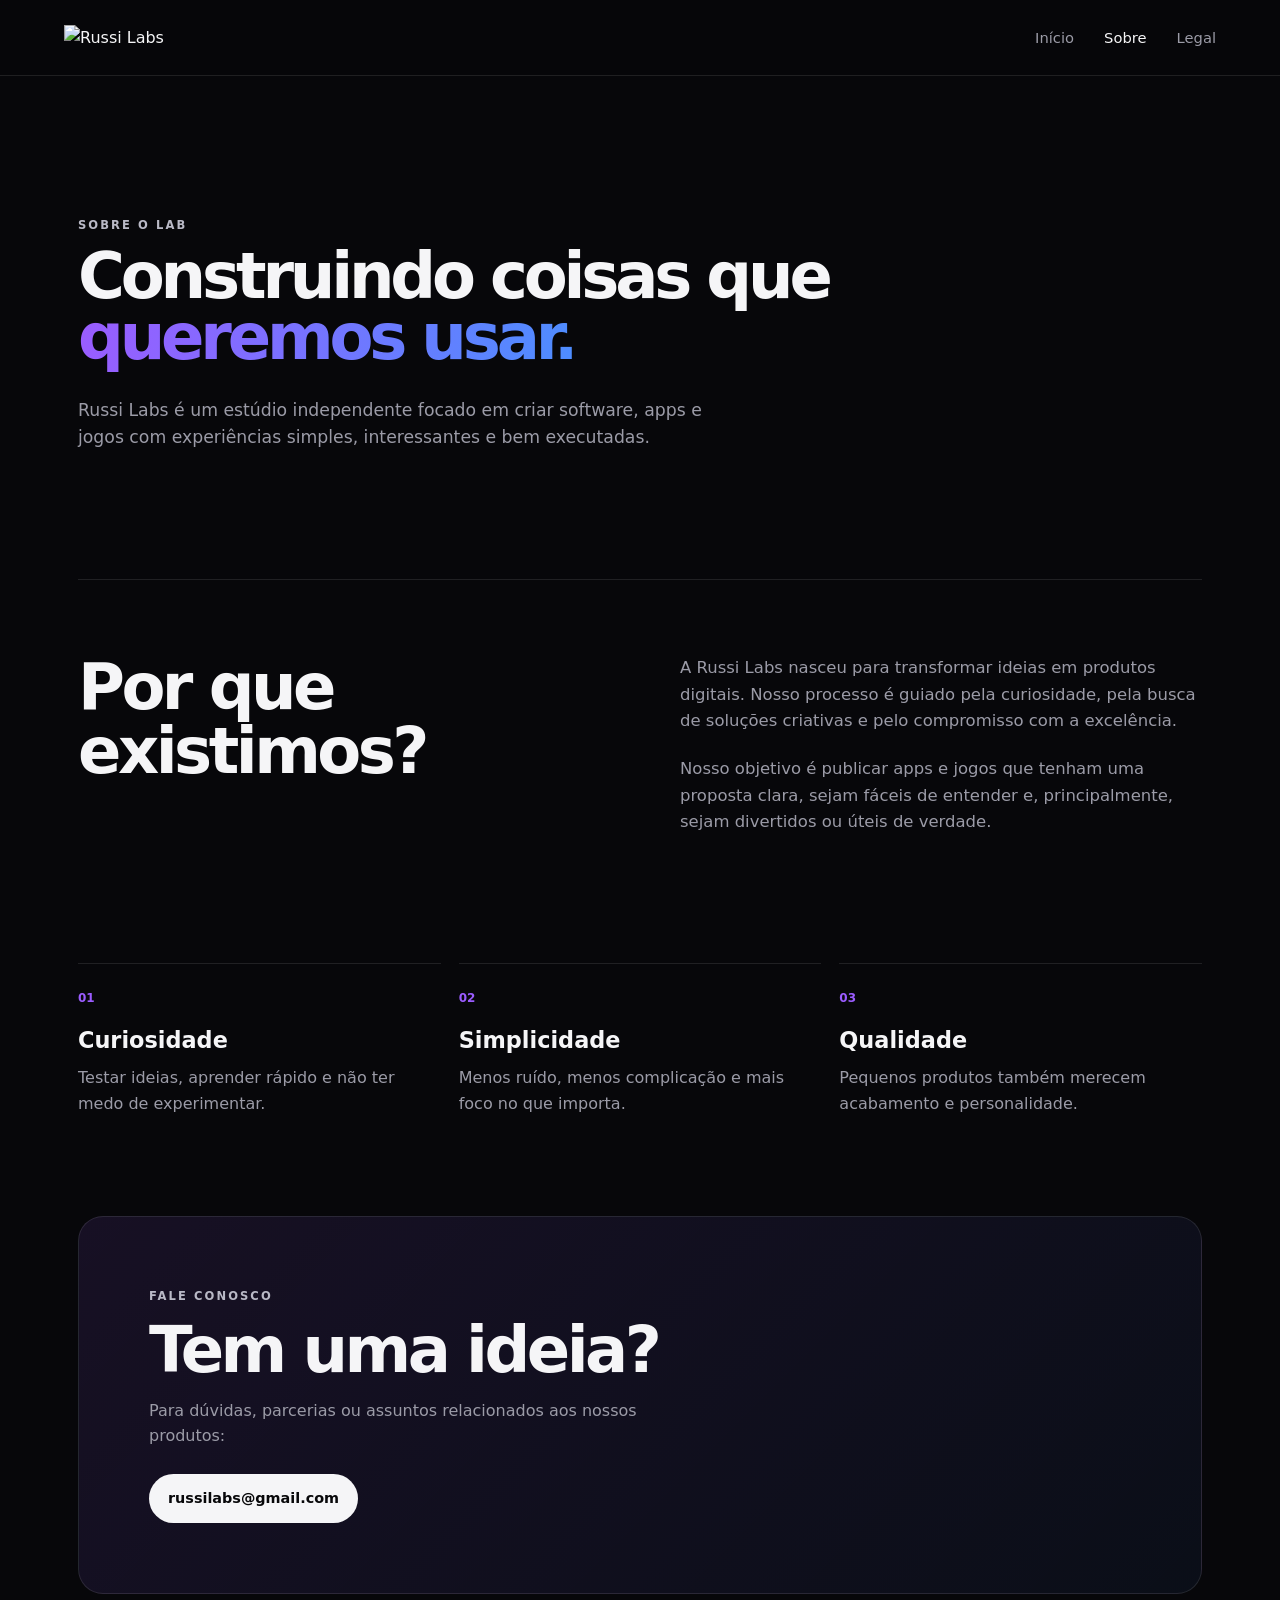
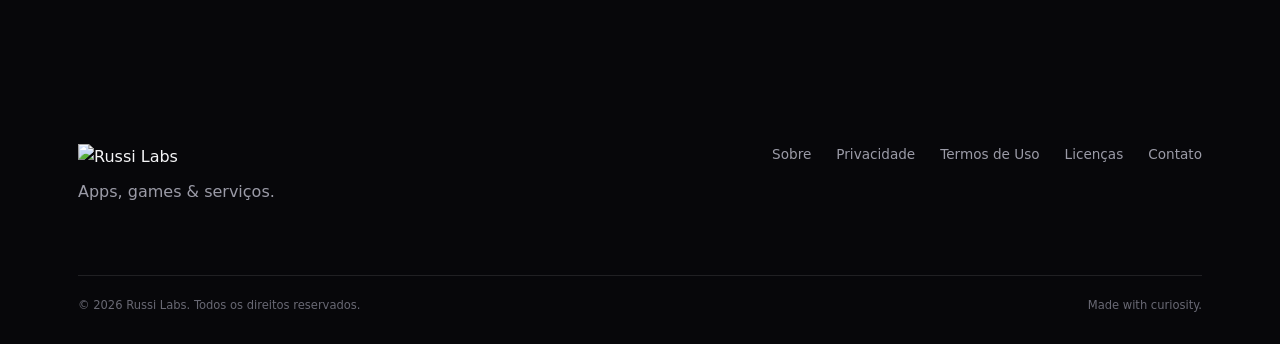
==== about.html @ 80dd9ed0 "Add files via upload" ====
<!doctype html>
<html lang="pt-BR">
<head>
  <meta charset="UTF-8">
  <meta name="viewport" content="width=device-width, initial-scale=1.0">
  <meta name="description" content="Sobre a Russi Labs.">
  <title>Sobre — Russi Labs</title>
  <link rel="icon" href="assets/logo.svg" type="image/svg+xml">
  <link rel="stylesheet" href="styles.css">
</head>
<body>
  <header class="site-header">
    <a class="brand" href="index.html"><img src="assets/logo.svg" alt="Russi Labs"></a>
    <button class="menu-toggle" aria-label="Abrir menu" aria-expanded="false">☰</button>
    <nav class="nav">
      <a href="index.html">Início</a>
      <a class="active" href="about.html">Sobre</a>
      <a href="legal.html">Legal</a>
    </nav>
  </header>

  <main class="inner-page">
    <section class="page-hero">
      <p class="eyebrow">SOBRE O LAB</p>
      <h1>Construindo coisas que<br><span>queremos usar.</span></h1>
      <p>Russi Labs é um estúdio independente focado em criar software, apps e jogos com experiências simples, interessantes e bem executadas.</p>
    </section>

    <section class="about-grid">
      <div>
        <!-- <p class="eyebrow">01 / WHY</p> -->
        <h2>Por que existimos?</h2>
      </div>
      <div>
        <p>A Russi Labs nasceu para transformar ideias em produtos digitais. Nosso processo é guiado pela curiosidade, pela busca de soluções criativas e pelo compromisso com a excelência.</p>
        <p>Nosso objetivo é publicar apps e jogos que tenham uma proposta clara, sejam fáceis de entender e, principalmente, sejam divertidos ou úteis de verdade.</p>
      </div>
    </section>

    <section class="values">
      <article><span>01</span><h3>Curiosidade</h3><p>Testar ideias, aprender rápido e não ter medo de experimentar.</p></article>
      <article><span>02</span><h3>Simplicidade</h3><p>Menos ruído, menos complicação e mais foco no que importa.</p></article>
      <article><span>03</span><h3>Qualidade</h3><p>Pequenos produtos também merecem acabamento e personalidade.</p></article>
    </section>

    <section class="contact-card">
      <p class="eyebrow">FALE CONOSCO</p>
      <h2>Tem uma ideia?</h2>
      <p>Para dúvidas, parcerias ou assuntos relacionados aos nossos produtos:</p>
      <a class="button button-primary" href="mailto:russilabs@gmail.com?subject=Sobre">russilabs@gmail.com</a>
    </section>
  </main>

  <footer class="site-footer">
    <div class="footer-top">
      <div><a class="brand" href="index.html"><img src="assets/logo.svg" alt="Russi Labs"></a><p>Apps, games & serviços.</p></div>
      <div class="footer-links"><a href="about.html">Sobre</a><a href="legal.html#privacy">Privacidade</a><a href="legal.html#terms">Termos de Uso</a><a href="legal.html#licenses">Licenças</a><a href="mailto:RUSSILABS@GMAIL.com?subject=Contato">Contato</a></div>
    </div>
    <div class="footer-bottom"><span>© 2026 Russi Labs. Todos os direitos reservados.</span><span>Made with curiosity.</span></div>
  </footer>
  <script src="app.js"></script>
</body>
</html>
---- styles.css ----
:root {
  --bg: #07070a;
  --surface: #101016;
  --surface-2: #16161e;
  --text: #f5f5f7;
  --muted: #9b9ba7;
  --line: rgba(255,255,255,.10);
  --purple: #9b5cff;
  --blue: #4d8dff;
  --max: 1180px;
}
* { box-sizing: border-box; }
html { scroll-behavior: smooth; }
body {
  margin: 0; background: var(--bg); color: var(--text);
  font-family: Inter, ui-sans-serif, system-ui, -apple-system, BlinkMacSystemFont, "Segoe UI", sans-serif;
  line-height: 1.6;
}
a { color: inherit; text-decoration: none; }
button { font: inherit; }
.site-header {
  position: sticky; top: 0; z-index: 20; height: 76px;
  display: flex; align-items: center; justify-content: space-between;
  padding: 0 5vw; background: rgba(7,7,10,.78); backdrop-filter: blur(16px);
  border-bottom: 1px solid var(--line);
}
.brand { display: inline-flex; align-items: center; }
.brand img { width: 118px; height: auto; display: block; }
.nav { display: flex; gap: 30px; }
.nav a { color: var(--muted); font-size: .92rem; transition: .2s; }
.nav a:hover, .nav a.active { color: var(--text); }
.menu-toggle { display:none; border:0; background:none; color:var(--text); font-size:1.5rem; }
.hero {
  min-height: calc(100vh - 76px); max-width: 1320px; margin: auto;
  padding: 8vw 5vw 7vw; display: grid; grid-template-columns: .9fr 1.1fr;
  gap: 5vw; align-items: center; position: relative; overflow: hidden;
}
.hero-glow { position:absolute; width:500px; height:500px; border-radius:50%; background: radial-gradient(circle, rgba(155,92,255,.18), transparent 65%); top:-170px; left:-170px; pointer-events:none; }
.eyebrow { margin:0 0 12px; color:#b9b9c6; font-size:.72rem; letter-spacing:.18em; font-weight:800; }
.hero h1, .page-hero h1 { margin:0; font-size: clamp(2.5rem, 5vw, 5.5rem); line-height:.94; letter-spacing:-.065em; }
.hero h1 span, .page-hero h1 span, .manifesto span { background: linear-gradient(100deg, var(--purple), var(--blue)); -webkit-background-clip:text; background-clip:text; color:transparent; }
.hero-text { color:var(--muted); max-width:540px; font-size:1.05rem; margin:26px 0 30px; }
.hero-actions { display:flex; gap:12px; flex-wrap:wrap; }
.button { display:inline-flex; padding:12px 18px; border-radius:999px; font-weight:750; font-size:.9rem; border:1px solid var(--line); transition:.2s; }
.button-primary { background:var(--text); color:#08080a; }
.button-primary:hover { transform:translateY(-2px); }
.button-ghost:hover { background:var(--surface); }
.carousel { min-height:530px; position:relative; border:1px solid var(--line); border-radius:28px; overflow:hidden; box-shadow:0 25px 80px rgba(0,0,0,.4); }
.slide { position:absolute; inset:0; opacity:0; transition:opacity .6s ease; display:flex; align-items:flex-end; padding:34px; }
.slide.is-active { opacity:1; }
.slide-a { background: radial-gradient(circle at 75% 25%, rgba(155,92,255,.9), transparent 28%), linear-gradient(135deg,#24133f,#09090e 60%); }
.slide-b { background: radial-gradient(circle at 30% 30%, rgba(77,141,255,.9), transparent 25%), linear-gradient(145deg,#102343,#08090d 65%); }
.slide-c { background: radial-gradient(circle at 65% 60%, rgba(155,92,255,.8), transparent 25%), radial-gradient(circle at 30% 30%, rgba(77,141,255,.7), transparent 24%), #0a0a10; }
.slide-content span { display:block; font-size:.7rem; letter-spacing:.18em; font-weight:800; opacity:.65; margin-bottom:8px; }
.slide-content strong { font-size:clamp(1.8rem,3vw,3rem); line-height:1; letter-spacing:-.04em; max-width:440px; display:block; }
.carousel-arrow { position:absolute; top:50%; transform:translateY(-50%); width:42px; height:42px; border-radius:50%; border:1px solid var(--line); background:rgba(0,0,0,.35); color:#fff; cursor:pointer; font-size:2rem; line-height:1; }
.carousel-arrow:hover { background:rgba(0,0,0,.65); }
.prev { left:18px; } .next { right:18px; }
.dots { position:absolute; right:34px; bottom:34px; display:flex; gap:7px; }
.dot { width:7px; height:7px; border-radius:50%; border:0; background:rgba(255,255,255,.35); padding:0; cursor:pointer; }
.dot.active { background:#fff; transform:scale(1.25); }
.section { max-width:var(--max); margin:auto; padding:110px 28px; }
.section-heading { display:flex; justify-content:space-between; gap:50px; align-items:end; margin-bottom:42px; }
.section-heading h2, .about-grid h2, .contact-card h2 { margin:0; font-size:clamp(2.5rem,5vw,4.5rem); line-height:1; letter-spacing:-.055em; }
.section-heading > p { max-width:360px; color:var(--muted); margin:0; }
.project-grid { display:grid; grid-template-columns:repeat(3,1fr); gap:18px; }
.project-card { border:1px solid var(--line); border-radius:20px; overflow:hidden; background:var(--surface); transition:transform .25s,border-color .25s; }
.project-card:hover { transform:translateY(-5px); border-color:rgba(155,92,255,.45); }
.project-art { aspect-ratio: 1.35; padding:24px; display:flex; flex-direction:column; justify-content:space-between; }
.project-art span { font-size:.68rem; letter-spacing:.16em; font-weight:800; opacity:.65; }
.project-art b { font-size:2rem; line-height:.9; letter-spacing:-.06em; }
.art-purple { background:linear-gradient(135deg,#24123f,#111019); }
.art-blue { background:linear-gradient(135deg,#102b53,#0c0e15); }
.art-mix { background:linear-gradient(135deg,#171226,#0d1526); }
.project-info { padding:20px; display:flex; justify-content:space-between; gap:18px; }
.project-info h3 { margin:5px 0 5px; font-size:1.1rem; }
.project-info p { color:var(--muted); margin:0; font-size:.88rem; max-width:290px; }
.tag, .status { font-size:.64rem; letter-spacing:.14em; font-weight:800; color:#bdbdca; }
.status { white-space:nowrap; align-self:flex-start; padding-top:3px; }
.manifesto { padding:140px 7vw; text-align:center; border-top:1px solid var(--line); border-bottom:1px solid var(--line); background:linear-gradient(180deg,transparent,rgba(155,92,255,.045),transparent); }
.manifesto h2 { font-size:clamp(2.8rem,7vw,7rem); line-height:.92; letter-spacing:-.065em; margin:0 0 34px; }
.text-link { font-weight:800; border-bottom:1px solid rgba(255,255,255,.3); padding-bottom:4px; }
.site-footer { max-width:var(--max); margin:auto; padding:70px 28px 30px; }
.footer-top { display:flex; justify-content:space-between; gap:30px; padding-bottom:60px; }
.footer-top p { color:var(--muted); margin:10px 0; }
.footer-links { display:flex; flex-wrap:wrap; gap:18px 25px; align-content:start; justify-content:flex-end; }
.footer-links a { color:var(--muted); font-size:.85rem; }
.footer-links a:hover { color:#fff; }
.footer-bottom { padding-top:20px; border-top:1px solid var(--line); display:flex; justify-content:space-between; color:#686873; font-size:.72rem; }
.inner-page { max-width:var(--max); margin:auto; padding:90px 28px 80px; }
.page-hero { max-width:950px; padding:50px 0 110px; }
.page-hero p:not(.eyebrow) { max-width:650px; color:var(--muted); font-size:1.08rem; margin-top:30px; }
.page-hero.compact { padding-bottom:60px; }
.about-grid { display:grid; grid-template-columns:1fr 1fr; gap:80px; border-top:1px solid var(--line); padding:75px 0; }
.about-grid p { color:var(--muted); font-size:1.03rem; margin:0 0 22px; }
.values { display:grid; grid-template-columns:repeat(3,1fr); gap:18px; padding:30px 0 100px; }
.values article { border-top:1px solid var(--line); padding-top:20px; }
.values span { color:var(--purple); font-weight:800; font-size:.75rem; }
.values h3 { font-size:1.4rem; margin:14px 0 6px; }
.values p { color:var(--muted); margin:0; }
.contact-card { padding:70px; border:1px solid var(--line); border-radius:25px; background:linear-gradient(135deg,rgba(155,92,255,.11),rgba(77,141,255,.06)); }
.contact-card p:not(.eyebrow) { color:var(--muted); max-width:520px; margin-bottom:25px; }
.legal-nav { position:sticky; top:76px; z-index:10; display:flex; gap:8px; padding:10px; margin-bottom:55px; border:1px solid var(--line); border-radius:14px; background:rgba(16,16,22,.85); backdrop-filter:blur(14px); }
.legal-nav a { padding:8px 13px; color:var(--muted); font-size:.8rem; border-radius:8px; }
.legal-nav a:hover { color:#fff; background:var(--surface-2); }
.legal-section { max-width:850px; padding:70px 0; border-top:1px solid var(--line); scroll-margin-top:130px; }
.legal-section h2 { font-size:clamp(2.2rem,4vw,3.8rem); line-height:1; letter-spacing:-.05em; margin:0 0 25px; }
.legal-section h3 { margin-top:38px; margin-bottom:8px; font-size:1.05rem; }
.legal-section p { color:var(--muted); }
.legal-section a { color:#b98cff; }
.notice { margin-top:40px; padding:20px; border:1px solid rgba(155,92,255,.25); border-radius:14px; background:rgba(155,92,255,.06); color:var(--muted); font-size:.9rem; }
.notice strong { color:#fff; }
@media (max-width: 850px) {
  .site-header { height:68px; padding:0 22px; }
  .brand img { width:122px; }
  .menu-toggle { display:block; }
  .nav { position:absolute; top:68px; left:0; right:0; display:none; flex-direction:column; padding:18px 22px; background:rgba(7,7,10,.96); border-bottom:1px solid var(--line); }
  .nav.open { display:flex; }
  .hero { grid-template-columns:1fr; padding:70px 22px; }
  .carousel { min-height:430px; }
  .project-grid, .values, .about-grid { grid-template-columns:1fr; }
  .section-heading { display:block; }
  .section-heading > p { margin-top:20px; }
  .footer-top, .footer-bottom { flex-direction:column; }
  .footer-links { justify-content:flex-start; margin-top:20px; }
  .contact-card { padding:38px 25px; }
  .legal-nav { overflow:auto; top:68px; }
}
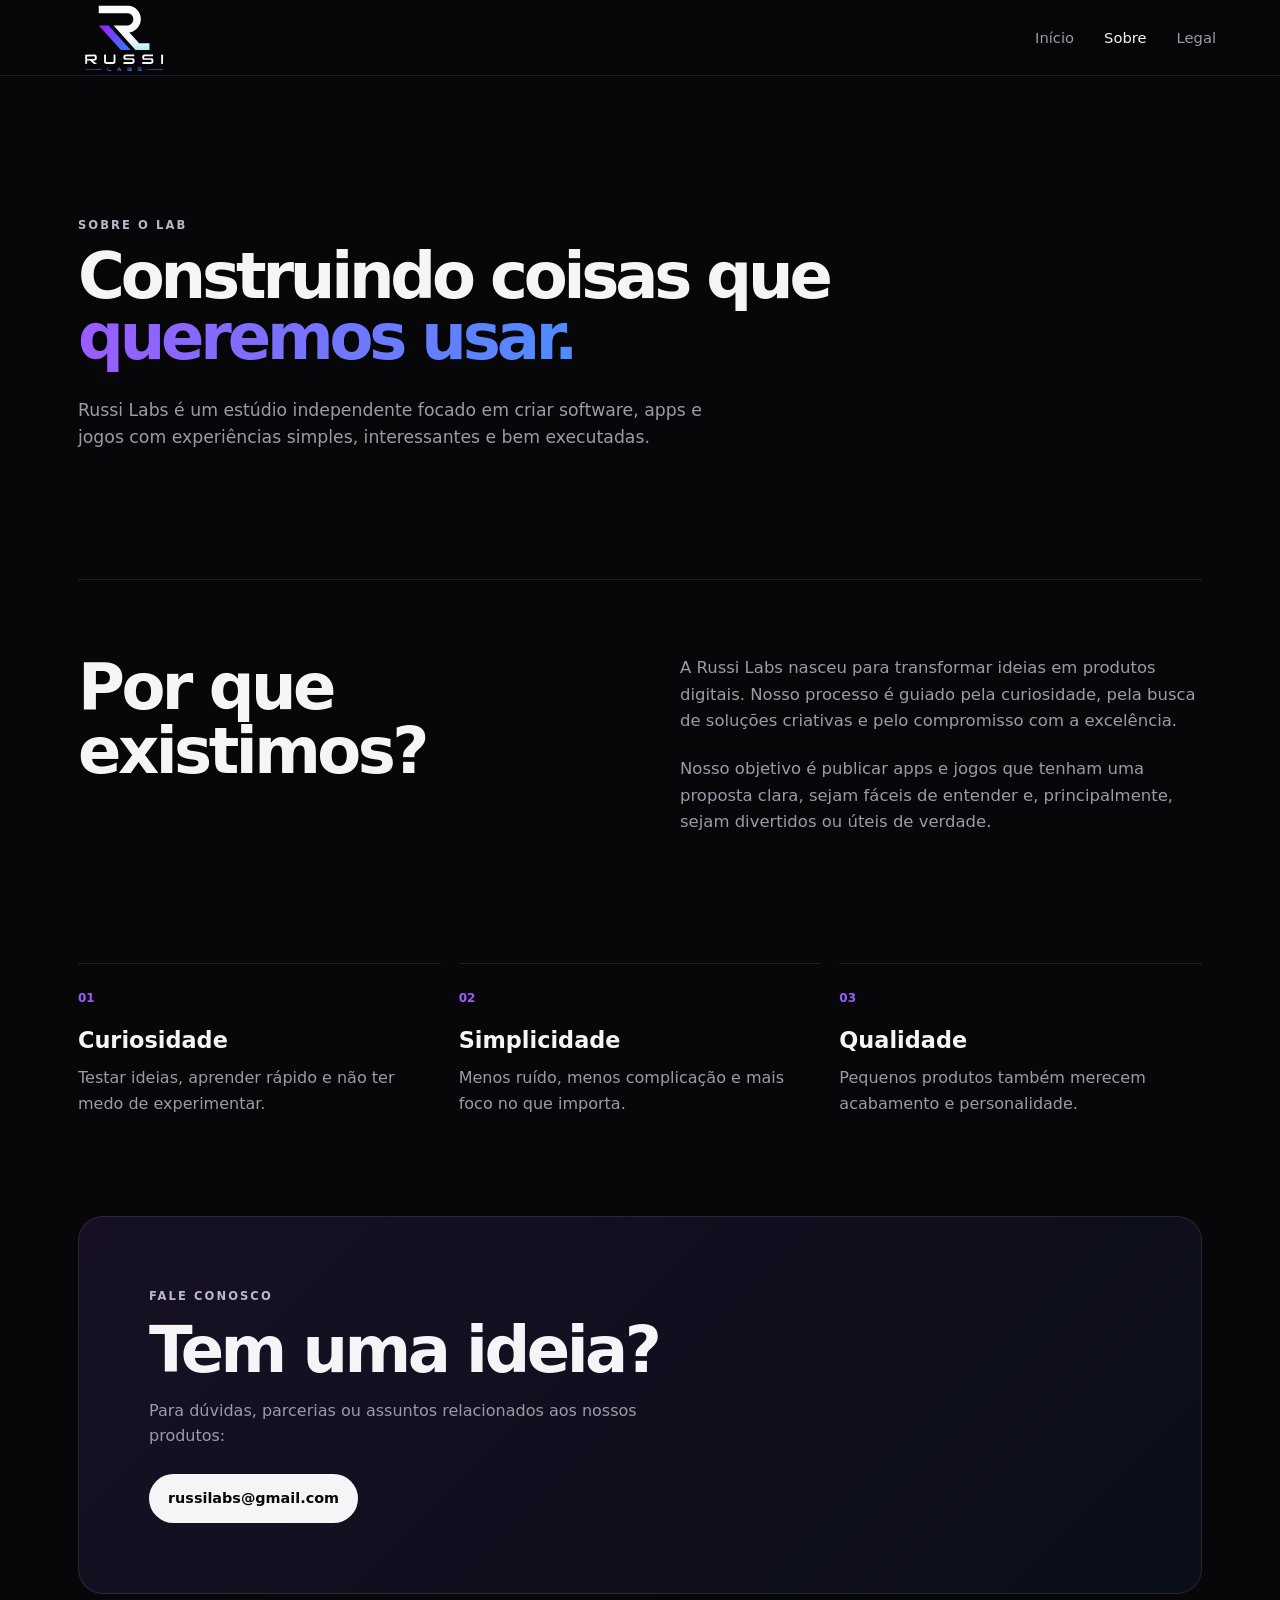
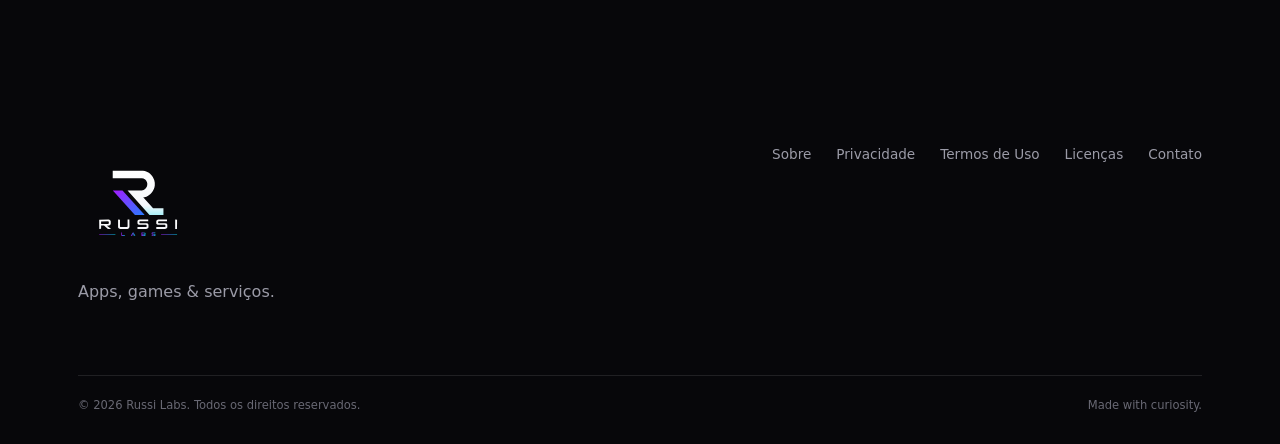
==== commit ff933473: "Add files via upload" ====
--- a/about.html
+++ b/about.html
@@ -1,63 +1,63 @@
-<!doctype html>
-<html lang="pt-BR">
-<head>
-  <meta charset="UTF-8">
-  <meta name="viewport" content="width=device-width, initial-scale=1.0">
-  <meta name="description" content="Sobre a Russi Labs.">
-  <title>Sobre — Russi Labs</title>
-  <link rel="icon" href="assets/logo.svg" type="image/svg+xml">
-  <link rel="stylesheet" href="styles.css">
-</head>
-<body>
-  <header class="site-header">
-    <a class="brand" href="index.html"><img src="assets/logo.svg" alt="Russi Labs"></a>
-    <button class="menu-toggle" aria-label="Abrir menu" aria-expanded="false">☰</button>
-    <nav class="nav">
-      <a href="index.html">Início</a>
-      <a class="active" href="about.html">Sobre</a>
-      <a href="legal.html">Legal</a>
-    </nav>
-  </header>
-
-  <main class="inner-page">
-    <section class="page-hero">
-      <p class="eyebrow">SOBRE O LAB</p>
-      <h1>Construindo coisas que<br><span>queremos usar.</span></h1>
-      <p>Russi Labs é um estúdio independente focado em criar software, apps e jogos com experiências simples, interessantes e bem executadas.</p>
-    </section>
-
-    <section class="about-grid">
-      <div>
-        <!-- <p class="eyebrow">01 / WHY</p> -->
-        <h2>Por que existimos?</h2>
-      </div>
-      <div>
-        <p>A Russi Labs nasceu para transformar ideias em produtos digitais. Nosso processo é guiado pela curiosidade, pela busca de soluções criativas e pelo compromisso com a excelência.</p>
-        <p>Nosso objetivo é publicar apps e jogos que tenham uma proposta clara, sejam fáceis de entender e, principalmente, sejam divertidos ou úteis de verdade.</p>
-      </div>
-    </section>
-
-    <section class="values">
-      <article><span>01</span><h3>Curiosidade</h3><p>Testar ideias, aprender rápido e não ter medo de experimentar.</p></article>
-      <article><span>02</span><h3>Simplicidade</h3><p>Menos ruído, menos complicação e mais foco no que importa.</p></article>
-      <article><span>03</span><h3>Qualidade</h3><p>Pequenos produtos também merecem acabamento e personalidade.</p></article>
-    </section>
-
-    <section class="contact-card">
-      <p class="eyebrow">FALE CONOSCO</p>
-      <h2>Tem uma ideia?</h2>
-      <p>Para dúvidas, parcerias ou assuntos relacionados aos nossos produtos:</p>
-      <a class="button button-primary" href="mailto:russilabs@gmail.com?subject=Sobre">russilabs@gmail.com</a>
-    </section>
-  </main>
-
-  <footer class="site-footer">
-    <div class="footer-top">
-      <div><a class="brand" href="index.html"><img src="assets/logo.svg" alt="Russi Labs"></a><p>Apps, games & serviços.</p></div>
-      <div class="footer-links"><a href="about.html">Sobre</a><a href="legal.html#privacy">Privacidade</a><a href="legal.html#terms">Termos de Uso</a><a href="legal.html#licenses">Licenças</a><a href="mailto:RUSSILABS@GMAIL.com?subject=Contato">Contato</a></div>
-    </div>
-    <div class="footer-bottom"><span>© 2026 Russi Labs. Todos os direitos reservados.</span><span>Made with curiosity.</span></div>
-  </footer>
-  <script src="app.js"></script>
-</body>
+<!doctype html>
+<html lang="pt-BR">
+<head>
+  <meta charset="UTF-8">
+  <meta name="viewport" content="width=device-width, initial-scale=1.0">
+  <meta name="description" content="Sobre a Russi Labs.">
+  <title>Sobre — Russi Labs</title>
+  <link rel="icon" href="assets/Logo.svg" type="image/svg+xml">
+  <link rel="stylesheet" href="styles.css">
+</head>
+<body>
+  <header class="site-header">
+    <a class="brand" href="index.html"><img src="assets/Logo.svg" alt="Russi Labs"></a>
+    <button class="menu-toggle" aria-label="Abrir menu" aria-expanded="false">☰</button>
+    <nav class="nav">
+      <a href="index.html">Início</a>
+      <a class="active" href="about.html">Sobre</a>
+      <a href="legal.html">Legal</a>
+    </nav>
+  </header>
+
+  <main class="inner-page">
+    <section class="page-hero">
+      <p class="eyebrow">SOBRE O LAB</p>
+      <h1>Construindo coisas que<br><span>queremos usar.</span></h1>
+      <p>Russi Labs é um estúdio independente focado em criar software, apps e jogos com experiências simples, interessantes e bem executadas.</p>
+    </section>
+
+    <section class="about-grid">
+      <div>
+        <!-- <p class="eyebrow">01 / WHY</p> -->
+        <h2>Por que existimos?</h2>
+      </div>
+      <div>
+        <p>A Russi Labs nasceu para transformar ideias em produtos digitais. Nosso processo é guiado pela curiosidade, pela busca de soluções criativas e pelo compromisso com a excelência.</p>
+        <p>Nosso objetivo é publicar apps e jogos que tenham uma proposta clara, sejam fáceis de entender e, principalmente, sejam divertidos ou úteis de verdade.</p>
+      </div>
+    </section>
+
+    <section class="values">
+      <article><span>01</span><h3>Curiosidade</h3><p>Testar ideias, aprender rápido e não ter medo de experimentar.</p></article>
+      <article><span>02</span><h3>Simplicidade</h3><p>Menos ruído, menos complicação e mais foco no que importa.</p></article>
+      <article><span>03</span><h3>Qualidade</h3><p>Pequenos produtos também merecem acabamento e personalidade.</p></article>
+    </section>
+
+    <section class="contact-card">
+      <p class="eyebrow">FALE CONOSCO</p>
+      <h2>Tem uma ideia?</h2>
+      <p>Para dúvidas, parcerias ou assuntos relacionados aos nossos produtos:</p>
+      <a class="button button-primary" href="mailto:russilabs@gmail.com?subject=Sobre">russilabs@gmail.com</a>
+    </section>
+  </main>
+
+  <footer class="site-footer">
+    <div class="footer-top">
+      <div><a class="brand" href="index.html"><img src="assets/Logo.svg" alt="Russi Labs"></a><p>Apps, games & serviços.</p></div>
+      <div class="footer-links"><a href="about.html">Sobre</a><a href="legal.html#privacy">Privacidade</a><a href="legal.html#terms">Termos de Uso</a><a href="legal.html#licenses">Licenças</a><a href="mailto:RUSSILABS@GMAIL.com?subject=Contato">Contato</a></div>
+    </div>
+    <div class="footer-bottom"><span>© 2026 Russi Labs. Todos os direitos reservados.</span><span>Made with curiosity.</span></div>
+  </footer>
+  <script src="app.js"></script>
+</body>
 </html>
